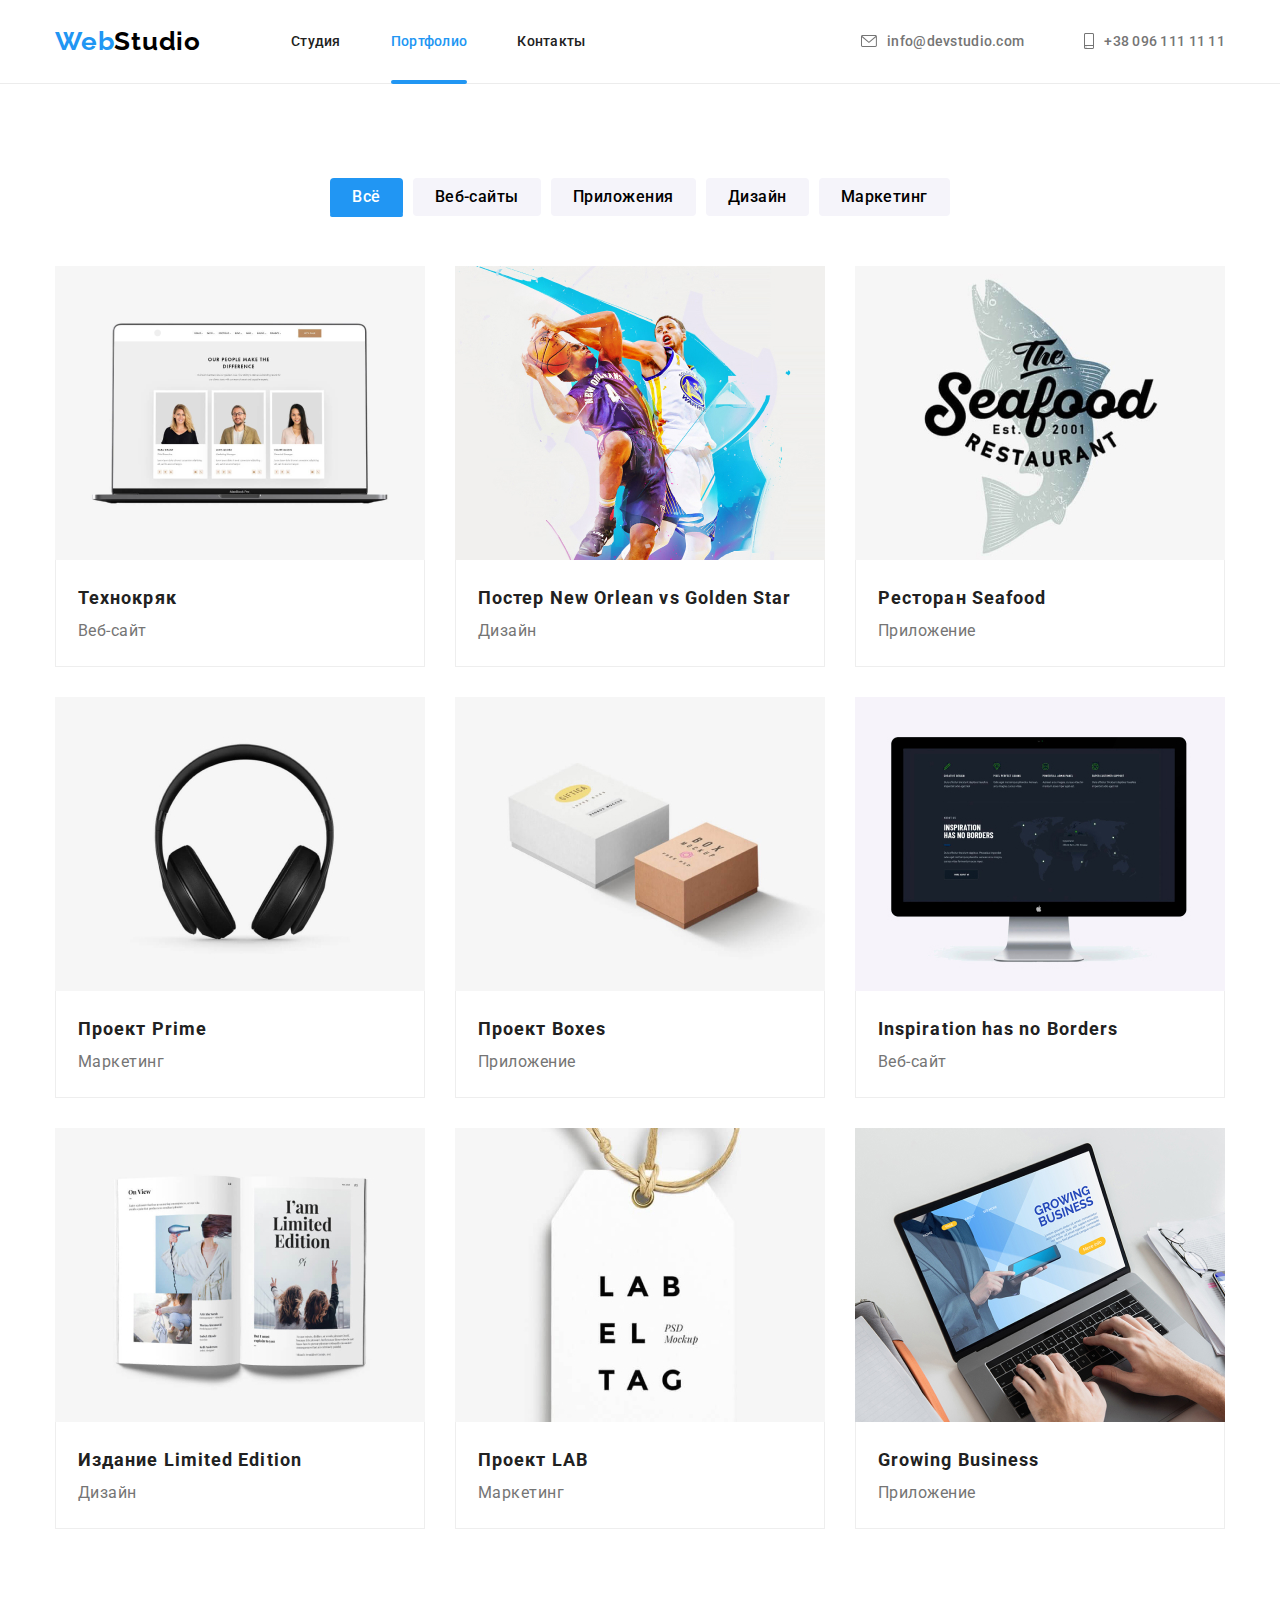
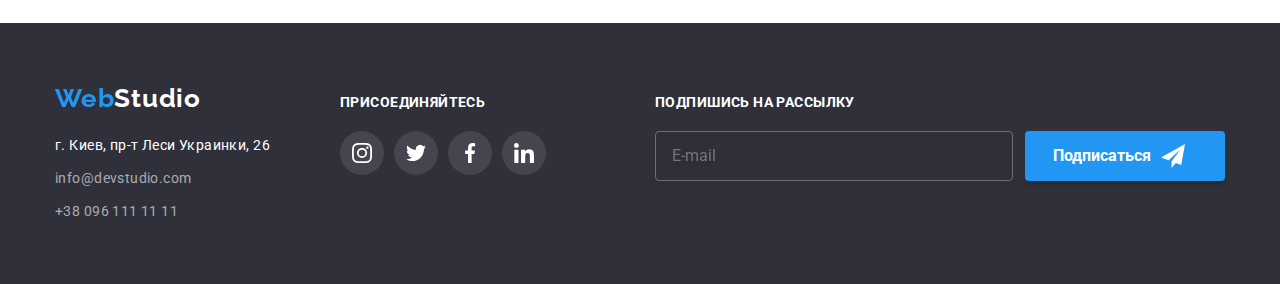
==== portfolio.html @ 008126bd "begin" ====
<!DOCTYPE html>
<html lang="ru">
  <head>
    <meta charset="UTF-8" />
    <meta http-equiv="X-UA-Compatible" content="IE=edge" />
    <meta name="viewport" content="width=device-width, initial-scale=1.0" />
    <title>WebStudio</title>
    <link
      href="https://fonts.googleapis.com/css2?family=Raleway:wght@700;900&family=Roboto:wght@400;500;700;900&display=swap"
      rel="stylesheet"
    />
    <link rel="stylesheet" href="./css/normalize.css" />
    <link rel="stylesheet" href="./css/style.css" />
  </head>
  <body>
    <header class="heder-line">
      <div class="container">
        <a href="./index.html" class="logo"> <span class="logo-left">Web</span>Studio </a>
        <nav class="heder-nav">
          <ul class="nav-list">
            <li class="nav-item">
              <a href="./index.html" class="heder-nav-link">Студия</a>
            </li>
            <li class="nav-item">
              <a href="./portfolio.html" class="heder-nav-link current">Портфолио</a>
            </li>
            <li class="nav-item link-nomargin">
              <a href="" class="heder-nav-link">Контакты</a>
            </li>
          </ul>
        </nav>

        <ul class="list-comun">
          <li class="list-comun-item">
            <a href="mailto:info@devstudio.com" class="heder-tel">
              <svg class="icon-mail" width="16" height="12">
                <use href="./images/icon.svg#email"></use>
              </svg>
              info@devstudio.com</a
            >
          </li>
          <li class="list-comun-item">
            <a href="tel:+38096111111" class="heder-tel">
              <svg class="icon-tel" width="10" height="16">
                <use href="./images/icon.svg#smartphone"></use></svg
              >+38 096 111 11 11</a
            >
          </li>
        </ul>
      </div>
    </header>
    <main>
      <section class="section">
        <h1 class="hiden-title">Наше портфолио</h1>
        <div class="container button-cont">
          <ul class="button-list">
            <li><button type="button" class="button-portfolio current">Всё</button></li>
            <li><button type="button" class="button-portfolio">Веб-сайты</button></li>
            <li><button type="button" class="button-portfolio">Приложения</button></li>
            <li><button type="button" class="button-portfolio">Дизайн</button></li>
            <li><button type="button" class="button-portfolio">Маркетинг</button></li>
          </ul>
          <ul class="our-portfolio">
            <li class="our-portlist">
              <a href="" class="portfolio-link">
                <div class="hover-box">
                  <img src="./images/website-tehno.png" alt="технокряк" width="370" height="294" />

                  <p class="hover-text">
                    Ресурс предлагает комплексные предложения с разным уровнем функционала и
                    сервисов.Все это позволит посетителю получить исчерпывающие сведения о компании
                    или частном лице.
                  </p>
                </div>
                <div class="sub-title">
                  <h2 class="portfolio-sub-title">Технокряк</h2>
                  <p class="portfolio-discription">Веб-сайт</p>
                </div>
              </a>
            </li>
            <li class="our-portlist">
              <a href="" class="portfolio-link">
                <div class="hover-box">
                  <img
                    src="./images/poster-neworlens.jpg"
                    alt="дизайн сайта"
                    width="370"
                    height="294"
                  />
                  <p class="hover-text">
                    Ресурс предлагает комплексные предложения с разным уровнем функционала и
                    сервисов.Все это позволит посетителю получить исчерпывающие сведения о компании
                    или частном лице.
                  </p>
                </div>
                <div class="sub-title">
                  <h2 class="portfolio-sub-title">
                    Постер <span lang="en">New Orlean vs Golden Star</span>
                  </h2>
                  <p class="portfolio-discription">Дизайн</p>
                </div>
              </a>
            </li>
            <li class="our-portlist">
              <a href="" class="portfolio-link">
                <div class="hover-box">
                  <img
                    src="./images/restorant-seafood.jpg"
                    alt="приложение"
                    width="370"
                    height="294"
                  />
                  <p class="hover-text">
                    Ресурс предлагает комплексные предложения с разным уровнем функционала и
                    сервисов.Все это позволит посетителю получить исчерпывающие сведения о компании
                    или частном лице.
                  </p>
                </div>
                <div class="sub-title">
                  <h2 class="portfolio-sub-title">Ресторан <span lang="en">Seafood</span></h2>
                  <p class="portfolio-discription">Приложение</p>
                </div>
              </a>
            </li>
            <li class="our-portlist">
              <a href="" class="portfolio-link">
                <div class="hover-box">
                  <img src="./images/project-prime.jpg" alt="маркетинг" width="370" height="294" />
                  <p class="hover-text">
                    Ресурс предлагает комплексные предложения с разным уровнем функционала и
                    сервисов.Все это позволит посетителю получить исчерпывающие сведения о компании
                    или частном лице.
                  </p>
                </div>
                <div class="sub-title">
                  <h2 class="portfolio-sub-title">Проект <span lang="en">Prime</span></h2>
                  <p class="portfolio-discription">Маркетинг</p>
                </div></a
              >
            </li>

            <li class="our-portlist">
              <a href="" class="portfolio-link">
                <div class="hover-box">
                  <img
                    src="./images/project-boss.jpg"
                    alt="Пример приложения"
                    width="370"
                    height="294"
                  />
                  <p class="hover-text">
                    Ресурс предлагает комплексные предложения с разным уровнем функционала и
                    сервисов.Все это позволит посетителю получить исчерпывающие сведения о компании
                    или частном лице.
                  </p>
                </div>
                <div class="sub-title">
                  <h2 class="portfolio-sub-title">Проект <span lang="en">Boxes</span></h2>
                  <p class="portfolio-discription">Приложение</p>
                </div></a
              >
            </li>
            <li class="our-portlist">
              <a href="" class="portfolio-link"
                ><div class="hover-box">
                  <img
                    src="./images/inspirtion-noborders.jpg"
                    alt="Пример веб-сайта"
                    width="370"
                    height="294"
                  />
                  <p class="hover-text">
                    Ресурс предлагает комплексные предложения с разным уровнем функционала и
                    сервисов.Все это позволит посетителю получить исчерпывающие сведения о компании
                    или частном лице.
                  </p>
                </div>
                <div class="sub-title">
                  <h2 class="portfolio-sub-title" lang="en">Inspiration has no Borders</h2>
                  <p class="portfolio-discription">Веб-сайт</p>
                </div></a
              >
            </li>
            <li class="our-portlist">
              <a href="" class="portfolio-link"
                ><div class="hover-box">
                  <img
                    src="./images/edition-limited.jpg"
                    alt="Пример нашего дизайна"
                    width="370"
                    height="294"
                  />
                  <p class="hover-text">
                    Ресурс предлагает комплексные предложения с разным уровнем функционала и
                    сервисов.Все это позволит посетителю получить исчерпывающие сведения о компании
                    или частном лице.
                  </p>
                </div>
                <div class="sub-title">
                  <h2 class="portfolio-sub-title">
                    Издание <span lang="en">Limited Edition</span>
                  </h2>
                  <p class="portfolio-discription">Дизайн</p>
                </div></a
              >
            </li>
            <li class="our-portlist">
              <a href="" class="portfolio-link"
                ><div class="hover-box">
                  <img
                    src="./images/project-lab.jpg"
                    alt="Наши работа по маркетингу"
                    width="370"
                    height="294"
                  />
                  <p class="hover-text">
                    Ресурс предлагает комплексные предложения с разным уровнем функционала и
                    сервисов.Все это позволит посетителю получить исчерпывающие сведения о компании
                    или частном лице.
                  </p>
                </div>
                <div class="sub-title">
                  <h2 class="portfolio-sub-title">Проект <span lang="en">LAB</span></h2>
                  <p class="portfolio-discription">Маркетинг</p>
                </div></a
              >
            </li>
            <li class="our-portlist">
              <a href="" class="portfolio-link"
                ><div class="hover-box">
                  <img
                    src="./images/growing-bisiness.jpg"
                    alt="Пример тестирования приложения"
                    width="370"
                    height="294"
                  />
                  <p class="hover-text">
                    Ресурс предлагает комплексные предложения с разным уровнем функционала и
                    сервисов.Все это позволит посетителю получить исчерпывающие сведения о компании
                    или частном лице.
                  </p>
                </div>
                <div class="sub-title">
                  <h2 class="portfolio-sub-title" lang="en">Growing Business</h2>
                  <p class="portfolio-discription">Приложение</p>
                </div></a
              >
            </li>
          </ul>
        </div>
      </section>
    </main>
    <footer class="footer-web">
      <div class="container footer-blocks">
        <div class="footerbox">
          <a href="./index.html" class="logo-footer"> <span class="logo-left">Web</span>Studio </a>

          <address class="address-footer">
            <p class="footer-adress">г. Киев, пр-т Леси Украинки, 26</p>
            <ul class="footer-contact">
              <li class="footer-link">
                <a href="mailto:info@devstudio.com" class="footer-tel">info@devstudio.com</a>
              </li>
              <li>
                <a href="tel:+38096111111" class="footer-tel">+38 096 111 11 11</a>
              </li>
            </ul>
          </address>
        </div>
        <div class="footer-social">
          <span class="foot-soc-title">ПРИСОЕДИНЯЙТЕСЬ</span>
          <ul class="foot-soc-list">
            <li class="foot-soc-item">
              <a href="" class="foot-soc-link">
                <svg class="footer-icon" width="20" height="20">
                  <use href="./images/icon.svg#instagram-2"></use>
                </svg>
              </a>
            </li>
            <li class="foot-soc-item">
              <a href="" class="foot-soc-link">
                <svg class="footer-icon" width="20" height="20">
                  <use href="./images/icon.svg#twitter"></use>
                </svg>
              </a>
            </li>
            <li class="foot-soc-item">
              <a href="" class="foot-soc-link">
                <svg class="footer-icon" width="20" height="20">
                  <use href="./images/icon.svg#facebook-1"></use>
                </svg>
              </a>
            </li>
            <li class="foot-soc-item">
              <a href="" class="foot-soc-link">
                <svg class="footer-icon" width="20" height="20">
                  <use href="./images/icon.svg#linkedin-1"></use>
                </svg>
              </a>
            </li>
          </ul>
        </div>
        <div class="footer-form-box">
          <p class="form-footer-title">Подпишись на рассылку</p>
          <form class="footer-form">
            <!-- <label for="email-user" class="email-form-footer"></label> -->
            <input type="email" name="email" placeholder="E-mail" class="input-footer" />
            <button type="submit" class="btn-footer">
              Подпиcаться
              <svg class="btn-form-footer" width="24" height="24">
                <use href="./images/icon.svg#icon-send"></use>
              </svg>
            </button>
          </form>
        </div>
      </div>
    </footer>
  </body>
</html>
---- css/style.css ----
:root {
    --color-one: #2196F3;
    --color-title: #000000;
    --color-bg: #F5F4FA;
    --color-bgr-business: #2F303A;
    --color-text: #FFFFFF;
    --color-heder-tel: #757575;
    --color-nav: #212121;
    --color-button:#188CE8;
    --color-footer: #2F303A;
    --color-heder-border:#ECECEC;
    --color-portfolio-list:#EEEEEE;
    --color-bg-hero:#C4C4C4;
--color-bg-advance:#F5F4FA;
--color-client-icon:#AFB1B8;
}

body {
    font-family: Roboto, sans-serif;
    color: var(--color-nav);
    background-color: var(--color-text);

}
img {
    display: block;
    max-width: 100%;
    height: auto;
}
.logo-left {
    color: var(--color-one);
    font-family: 'Raleway';
    font-weight: 700;
    font-size: 26px;
    line-height: 31px;
    letter-spacing: 0.03em;
}

 .logo {
    color: var(--color-title);
    font-family: 'Raleway';
    font-style: normal;
    font-weight: 700;
    font-size: 26px;
    line-height: 31px;
    letter-spacing: 0.03em;
    margin-right: 90px;
    padding: 24px 0;


} 

ul {
    list-style: none;
}
a {
    text-decoration: none;
}
 .heder-line {
    border-bottom: 1px solid var(--color-heder-border);
 }
.container {
    display: flex;
    max-width: 1200px;
    margin: 0 auto;
    align-items: center;
    border-color: #757575;
    padding-left: 15px;
    padding-right: 15px; 
}
.button-cont {
    display: block;
}
.section {
        margin: 0 auto;
        padding-top: 94px;
        padding-bottom: 94px;
        
}
.nav-list {
    display: flex;
    align-items: baseline;
    margin-top: 0px;
    margin-bottom: 0px;
    padding: 0;
    
}

.nav-item {
    margin-right: 50px;
    /* margin-left: 0px; */
}
.list-comun {
    display: flex;
    margin-left: auto;
    margin-top: 0px;
    margin-bottom: 0px;
    padding-left: 0px;
    gap: 30px;
  

}
.list-comun-item {
    display: flex;
    margin-left: 30px;
}
.business {
    background-image: linear-gradient(to right, rgba(47, 48, 58, 0.4), 
    rgba(47, 48, 58, 0.4)), url(../images/hero-bg-img.jpg);
    background-repeat: no-repeat;
    background-color: var(--color-bg-hero);
    max-width: 1600px;
    height: 600px;
    padding-top: 200px;
    padding-bottom: 200px;
    margin: 0 auto;
}
.business .container {
    display: block;
    width: 696px;
    text-align: center;
}

.business-title {
    color: var(--color-text);
    width: 696px;
    font-weight: 900;
    font-size: 44px;
    line-height: 1.36;
    text-align: center;
    letter-spacing: 0.06em;
    text-transform: uppercase;
    /* padding-bottom: 30px; */
    margin-bottom: 30px;
    margin-top: 0px;
}

.hiden-title {
    display: none;
}

.heder-nav-link:hover,
.heder-nav-link:focus,
.heder-tel:focus,
.heder-tel:hover {
    color: var(--color-one);

}



.heder-nav-link {
    display: block;
    color: var(--color-nav);
    font-weight: 500;
    font-size: 14px;
    line-height: 1.33;
    letter-spacing: 0.02em;
    padding: 32px 0;
    transition-duration: 250ms;
    transition-timing-function: cubic-bezier(0.4, 0, 0.2, 1);
    
}
.link-nomargin {
    margin-right: 0px;
}
.current {
    color: var(--color-one);
    position: relative;
}

.current::after {
    position: absolute;
    margin: 0;
    content: "";
    width: 100%;
    height: 4px;
    left: 0px;
    bottom: -1px;
    background: var(--color-one);
    border-radius: 2px;
}
.heder-tel {
    display: flex;
    font-weight: 500;
    font-size: 14px;
    line-height: 1.33;
    letter-spacing: 0.02em;
    color: var(--color-heder-tel);
    align-items: center;
    padding: 32px 0;
    transition-duration: 250ms;
    transition-timing-function: cubic-bezier(0.4, 0, 0.2, 1);
    

}
.icon-mail{
    display: inline-block;
    margin-right: 10px;
    fill:currentColor;
    
}
.icon-tel{
    display: inline-block;
    margin-right: 10px;
    fill:currentColor;
   }
   .icon-mail,
   .icon-tel,
   .icon-mail,
   .icon-tel{
    transition: fill 250ms cubic-bezier(0.4, 0, 0.2, 1),
    stroke 250ms cubic-bezier(0.4, 0, 0.2, 1) ;}

    .icon-mail:hover,
.icon-tel:hover,
.icon-mail:focus,
.icon-tel:focus {
   fill: var(--color-one);
   stroke: var(--color-one);
}
.button-list {
    display: flex;
    justify-content: center;
    gap: 10px;
    margin: 0 auto;
    margin-bottom: 50px;
    padding: 0px;

}
.button-portfolio.current {
    background-color: var(--color-one);
    color: var(--color-text);
}
.button-portfolio:hover,
.button-portfolio:focus {
    background-color: var(--color-one);
    color: var(--color-text);
    box-shadow: 0px 3px 1px rgba(0, 0, 0, 0.1), 0px 1px 2px 
    rgba(0, 0, 0, 0.08), 0px 2px 2px rgba(0, 0, 0, 0.12);
}

.button-portfolio {
    cursor: pointer;
    background-color: var(--color-bg);
    font-family: inherit;
    font-weight: 500;
    font-size: 16px;
    line-height: 1.63;
    text-align: center;
    letter-spacing: 0.03em;
    border: 0px;
    border-radius: 4px;
    padding: 6px 22px;
    transition: background-color 250ms cubic-bezier(0.4, 0, 0.2, 1),
    color 250ms cubic-bezier(0.4, 0, 0.2, 1),
    box-shadow 250ms cubic-bezier(0.4, 0, 0.2, 1);
   }
.button-service {
    display: block;
    font-family: inherit;
    font-weight: 700;
    font-size: 16px;
    line-height: 1.88;
    background-color: var(--color-one);
    color: var(--color-text);
    cursor: pointer;
    padding: 10px 32px;
    letter-spacing: 0.06em;
    box-shadow: 0px 4px 4px rgba(0, 0, 0, 0.15);
    border: 0px;
    border-radius: 4px;
    margin: 0 auto;
    transition: background 250ms cubic-bezier(0.4, 0, 0.2, 1);
}
.button-service:hover,
.button-service:focus {
    background: var(--color-button)
    /* box-shadow: 0px 4px 4px rgba(0, 0, 0, 0.15);
        border-radius: 4px; */
}


.advance {
    display: flex;
    margin: 0;
    margin-bottom: 30px;
    width: 270px;
    height: 120px;
    align-items: center;
    justify-content: center;
    /* padding: 25px 100px; */
    background: var(--color-bg-advance);
        border-radius: 4px;
}

.advant-list .advant-list-title {
    font-weight: 700;
    font-size: 14px;
    line-height: 1.33;
    letter-spacing: 0.03em;
    text-transform: uppercase;
    color: var(--color-nav);
    margin: 0 auto;
    margin-bottom: 10px;
}
.advant-list {
    display: flex;
    margin: 0 auto;
    padding: 0;
    margin: -15px;
    
}
.advant-list-item {
    margin: 15px;
    flex-basis: calc(100% / 4 - 30px);
}
.advant-list .advant-list-description {
    font-size: 14px;
    line-height: 1.7;
    letter-spacing: 0.03em;
    color: var(--color-heder-tel);
    margin: 0 auto;
}

.team-web {
    background-color: var(--color-bg);
}
.work-section {
    padding-top: 0px;
}
    
.our-work,
.our-team {
    font-weight: 700;
    font-size: 36px;
    line-height: 1.7;
    text-align: center;
    letter-spacing: 0.03em;
    color: var(--color-mav);
}
.our-work {
    margin: 0 auto;
    margin-bottom: 50px;
}
.our-work-list {
    display: flex;
    padding-left: 0px;
    margin: 0 auto;
    margin: -15px;
}
.owl-item {
    margin: 15px;
flex-basis: calc(100% / 3 - 30px);
position: relative;
}
.work-box {
    position: absolute;
    bottom: 0;
    width: 100%;
    height: 70px;
    display: flex;
    justify-content: center;
    align-items: center;
    background: rgba(47, 48, 58, 0.8);
    font-weight: 700;
    font-size: 14px;
    line-height: 1.14;
    text-align: center;
    letter-spacing: 0.03em;
    text-transform: uppercase;
    color:var(--color-text);
}
.our-team {
    margin: 0 auto;
    margin-bottom: 50px;
}
.our-team-list {
    display: flex;
    padding-left: 0px;
    margin: 0 auto;
    margin: -15px;
}
.team-img {
    margin: 15px;
    
    background: var(--color-text);
    box-shadow: 0px 1px 3px rgba(0, 0, 0, 0.12), 0px 1px 1px rgba(0, 0, 0, 0.14), 0px 2px 1px rgba(0, 0, 0, 0.2);
    border-radius: 0px 0px 4px 4px;
}
.team-name {
    margin: 0 auto;
    padding: 30px 32px;
}
.name-employee {
    font-weight: 500;
    font-size: 16px;
    line-height: 1.19;
    /* text-align: center; */
    letter-spacing: 0.03em;
    color: var(--color-mav);
    text-align: center;
    margin: 0 auto;
    margin-bottom: 10px;
}

.employee-job {
    font-size: 16px;
    line-height: 1.19;
    text-align: center;
    letter-spacing: 0.03em;
    color: var(--color-heder-tel);
    margin: 0 auto;
    margin-bottom: 16px;
    
}

.social-list {
    display: flex;
    justify-content: center;
    align-items: center;
    padding: 0px;
    gap:10px
}

.social-item{
    display: flex;
    justify-content: center;
    }
.social-link-employee{
    display: flex;
    justify-content: center;
    align-items: center;
    width: 44px;
    height: 44px;
    border-radius: 50%;
    color:var(--color-client-icon);
    transition: border-color 250ms cubic-bezier(0.4, 0, 0.2, 1),
    color 250ms cubic-bezier(0.4, 0, 0.2, 1);
}
.icon-social{
    padding: 0px;
    margin:0px;
    fill:currentColor;
}
.social-link-employee:hover,
.social-link-employee:focus{
   color: var(--color-text);
    background-color: var(--color-one);
}

.our-clients{
    display: flex;
    padding-left: 0px;
    margin: 0;
    margin:-15px;
    /* gap:30px; */
}
.our-clients-list{
     margin: 15px;
    flex-basis: calc(100% / 6 - 30px); 
    padding: 0px;
}
.clients-link {
    display: flex;
    justify-content: center;
    align-items: center;
        border: 1px solid #AFB1B8;
        border-radius: 4px;
        /* padding: 16px 32px; */
        width:170px;
        height:92px;
        outline: none;
       color: var(--color-client-icon);
        transition: border-color 250ms cubic-bezier(0.4, 0, 0.2, 1),
        color 250ms cubic-bezier(0.4, 0, 0.2, 1);
       
}
.icon{
   fill: currentColor;
}
.clients-link:hover,
.clients-link:focus {
    color:var(--color-one);
    border-color: var(--color-one);
}
.our-portfolio {
    display: flex;
    flex-wrap: wrap;
    padding: 0px;
    margin: 0 auto;
    margin: -15px;
}

.our-portlist {
    margin: 15px;
    flex-basis: calc ((100% - 60px) / 3);
    /* padding-right: 15px; */
    /* gap: 20px; */
}
.portfolio-link{
    display: block;
    color:currentColor;
    transition: box-shadow 250ms cubic-bezier(0.4, 0, 0.2, 1);
  }
.portfolio-link:hover,
.portfolio-link:focus{
        box-shadow: 0px 1px 1px rgba(0, 0, 0, 0.12), 
    0px 4px 4px rgba(0, 0, 0, 0.06), 1px 4px 6px 
    rgba(0, 0, 0, 0.16);
}
.portfolio-sub-title {
    font-weight: 700;
    font-size: 18px;
    line-height: 2;
    letter-spacing: 0.06em;
    color: var(--color-mav);
    
}
.portfolio-sub-title {
    margin: 0 auto;
}
.portfolio-discription {
    margin: 0 auto;
}
.portfolio-discription {
    font-size: 16px;
    line-height: 1.88;
    letter-spacing: 0.03em;
    color: var(--color-heder-tel);
}
.sub-title {
    text-align: left;
    padding: 20px 22px;
    border-left: 1px solid var(--color-portfolio-list);
    border-bottom: 1px solid var(--color-portfolio-list);
    border-right: 1px solid var(--color-portfolio-list);
    
}
.hover-box{
    
    position: relative;
    overflow: hidden;
}
.portfolio-link:hover .hover-text{
    transform:translateY(0);
}
.portfolio-link:focus .hover-text {
    transform: translateY(0);
}
.hover-text {
  position: absolute;
    width: 100%;
    height: 100%;
    padding: 63px 24px;
    margin: 0;
    top: 0;
    background: rgba(33, 150, 243, 0.9);
    font-size: 18px;
    line-height: 1.55;
    letter-spacing: 0.03em;
    color:var(--color-text);
    transform: translateY(101%);
    transition: transform 250ms cubic-bezier(0.4, 0, 0.2, 1);
}
.footer-blocks{
    display: flex;
    align-items: baseline;
    animation-name: changeBgColor;
  }
.footer-contact,
.footer-adress,
.logo-footer {
    text-align: left;
    padding-left: 0px;
 }
.address-footer {
margin-top: 20px;
font-family: 'Roboto';
    font-style: normal;
    font-size: 14px;
    line-height: 1.71;
    letter-spacing: 0.03em;
    color: var(--color-text);
}
.footer-adress {
 margin: 0 auto;
}
.footer-contact {
    margin-top: 9px;
    margin-bottom: 0px;
    padding: 0;
}
.footer-web {
    background: var(--color-footer);
    padding-top: 60px;
    padding-bottom: 60px;
}
.logo-footer {
    font-family: 'Raleway';
    font-weight: 700;
    font-size: 26px;
    line-height: 1.19x;
    letter-spacing: 0.03em;
    color: var(--color-text);
}
.footer-link {
    margin-bottom: 9px;
}
.footer-tel {
    font-family: 'Roboto';
    font-style: normal;
    font-weight: 400;
    font-size: 14px;
    line-height: 1.71;
    letter-spacing: 0.03em;
    color: rgba(255, 255, 255, 0.6);
    }
.footer-tel:hover,
.footer-tel:focus {
    color: var(--color-one);
}
.foot-soc-title{
    font-weight: 700;
        font-size: 14px;
        line-height: 1.14;
        letter-spacing: 0.03em;
        text-transform: uppercase;
        color: var(--color-text);
}
.footer-social {
    /* display: block; */
    margin-left: 70px;
}
.foot-soc-list{
    display: flex;
    padding: 0px;
    margin: 0 auto;
    margin-top: 20px;
    /* justify-content: center;
    align-self: baseline; */
    gap: 10px;
}
.foot-soc-link{
    display: flex;
    width: 44px;
    height: 44px;
    border-radius: 50%;
    justify-content: center;
    align-items: center;
    color: var(--color-text);
    background-color: rgba(255, 255, 255, 0.1);
    transition: background-color 250ms cubic-bezier(0.4, 0, 0.2, 1);

}
.footer-icon {
    fill: currentColor;
}
.foot-soc-link:hover,
.foot-soc-link:focus {
    background-color: var(--color-one);
}
.footer-form-box{
margin-left: auto;
}
.footer-form{
    display: flex;
    
}
.form-footer-title {
    font-weight: 700;
        font-size: 14px;
        line-height: 1.14;
        letter-spacing: 0.03em;
        text-transform: uppercase;
        color:var(--color-text);
        margin: 0;
        margin-bottom: 20px;

}
.input-footer {
    width: 358px;
    height: 50px;
    background: transparent;
    padding: 15px 16px;
    margin-right: 12px;
    font-size: 1.33;
        line-height: 1.25;
        color: rgba(255, 255, 255, 0.6);
    border: 1px solid rgba(255, 255, 255, 0.3);
    filter: drop-shadow(0px 4px 4px rgba(0, 0, 0, 0.15));
    border-radius: 4px;
    transition: border-color 250ms cubic-bezier(0.4, 0, 0.2, 1);


}
.btn-footer {
    display: flex;
align-items: center;
    width: 200px;
    height: 50px;
    padding: 10px 28px;
    background-color: var(--color-one);
    box-shadow: 0px 4px 4px rgba(0, 0, 0, 0.15);
    border-radius: 4px;
    border: none;
    font-weight: 700;
        font-size: 16px;
        line-height: 30px;
        color: var(--color-text);
  
}
.btn-form-footer{
    fill: var(--color-text); 
        margin-left: 10px;
}
.input-footer:hover{
    border-color: var(--color-one);
}
.backdrop {
    position: fixed;
    top:0;
    width: 100vw;
    height: 100vh;
    background: rgba(0, 0, 0, 0.2);
    transition: opacity 250ms cubic-bezier(0.4, 0, 0.2, 1), 
    visibility 250ms cubic-bezier(0.4, 0, 0.2, 1);
}
.backdrop.is-hidden .modal {
    transform: translate(-50%, -50%) scale(0);
}
.modal {
    position: absolute;
    width: 528px;
    min-height: 581px;
    background: var(--color-text);
    top:50%;
    left:50%;
    transform: translate(-50%, -50%) scale(1);
    transition: transform 250ms cubic-bezier(0.4, 0, 0.2, 1) ;
    padding: 40px;
    
}
.modal-titel{
    margin: 0;
    margin-bottom: 12px;
    font-weight: 700;
    font-size: 20px;
    line-height: 23px;
        text-align: center;
        letter-spacing: 0.03em;
    color: var(--color-nav);
}
.label-form-footer{
    display: block;
    margin-bottom: 5px;
    font-size: 12px;
    line-height: 1.16;
    letter-spacing: 0.01em;
    color:var(--color-heder-tel);
    /* margin-bottom: 5px; */
}
.modal-close {
    display: flex;
    justify-content: center;
    align-items: center;
    position: absolute;
    width: 30px;
    height: 30px;
    right:8px;
    top: 8px; 
    background: var(--color-text);
    border: 1px solid rgba(0, 0, 0, 0.1);
    border-radius: 50%;
    cursor: pointer;}

.modal-input {
 width: 100%;
 height: 40px;
 padding-left: 42px;
 padding-top: 12px;
 padding-bottom: 12px;
border: 1px solid rgba(33, 33, 33, 0.2);
 border-radius: 4px;
transition: border-color 250ms cubic-bezier(0.4, 0, 0.2, 1);
}
.input-box{
    position: relative;
    margin-bottom: 10px;
        }

.modal-coment{
    margin-bottom: 20px;
    width: 100%;
    resize: none ;
    height: 120px;
    padding: 12px 16px;
    border: 1px solid rgba(33, 33, 33, 0.2);
        border-radius: 4px;
    transition: border-color 250ms cubic-bezier(0.4, 0, 0.2, 1);
}
.input-icon{
    position: absolute;
    top:50%;
    left:12px;
    transform: translateY(-50%);
    transition: fill 250ms cubic-bezier(0.4, 0, 0.2, 1);
}
.modal-input:hover,
.modal-coment:hover,
.modal-coment:focus,
.modal-input:focus{
    border-color: var(--color-button);
}
.modal-input:hover + .input-icon{
    fill:var(--color-button);
}
.modal-input:focus +.input-icon {
    fill: var(--color-button);
}

.modal-policy{
    -moz-appearance: none;
    -webkit-appearance: none;
    appearance: none;
    }
    .policy-box{
        display: flex;
        align-items: center;
        position: relative;
        width: 100%;
        padding-left: 35px;
        margin-left: auto;
        margin-right: auto;
        margin-bottom: 30px;

    }

.policy-agreement{
    margin: 0;
    font-size: 14px;
    line-height: 1.7;
    letter-spacing: 0.03em;
    color: var(--color-heder-tel);
}
.policy-link{
    font-size: 14px;
    line-height: 1.7;
    letter-spacing: 0.03em;
    text-decoration-line: underline;
    color: var(--color-one );
}
.policy-icon{
    position: absolute;
    left: 12px;
    top:50%;
    transform: translateY(-50%);
    border: 2px solid;
    border-radius:2px;
border-color: var(--color-nav);
transition: background 250ms cubic-bezier(0.4, 0, 0.2, 1), 
border 250ms cubic-bezier(0.4, 0, 0.2, 1);
}
.modal-policy:hover ~ .policy-text .policy-icon {
    border:2px solid var(--color-one);
}
.modal-policy:checked + .policy-text .policy-icon {
  background:var(--color-one);
   border:none;
}
.modal-submit{
    position: absolute;
    left: 50%;
    bottom: 40px;
    transform: translateX(-50%);
    font-weight: 700;
    font-size: 16px;
    line-height: 1.88;
    padding: 10px 52px;
    cursor: pointer;
    color: var(--color-text);
    background: var(--color-one);
    border: none;
    border-radius: 4px;
    transition: background 250ms cubic-bezier(0.4, 0, 0.2, 1), 
    box-shadow 250ms cubic-bezier(0.4, 0, 0.2, 1);

}

.modal-submit:hover{
background: var(--color-button);
    box-shadow: 0px 4px 4px rgba(0, 0, 0, 0.15);
    border-radius: 4px;
}
.modal-coment::placeholder{
font-size: 12px;
line-height: 1.16;
letter-spacing: 0.01em;
color: rgba(117, 117, 117, 0.5);
}

.is-hidden {
opacity: 0;
visibility:hidden;
pointer-events: none;
}
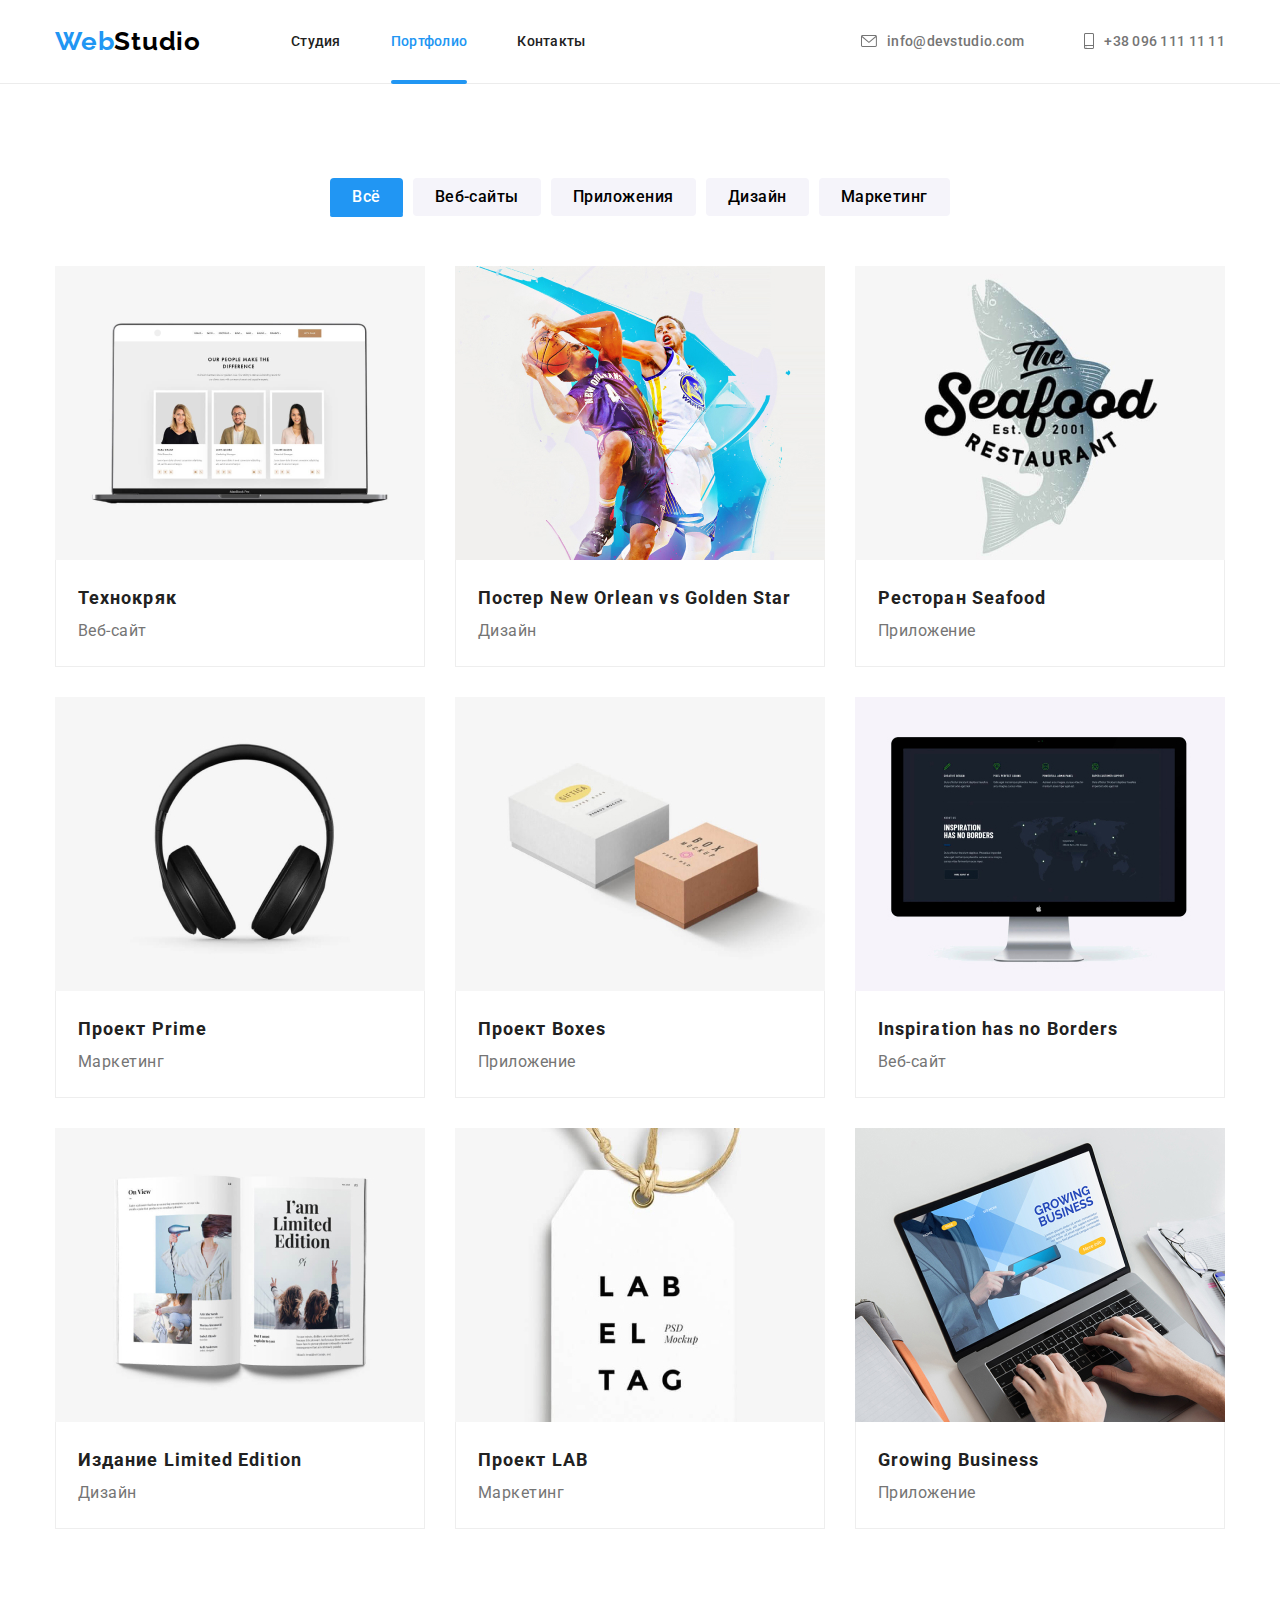
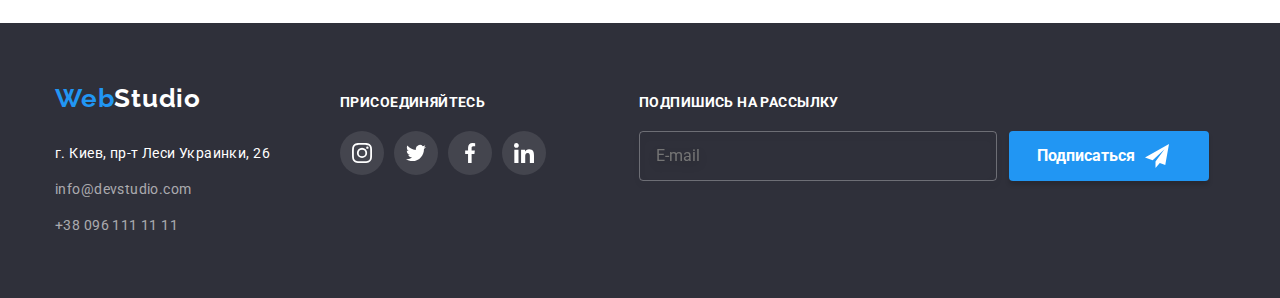
==== commit 96640d52: "ready homework" ====
--- a/portfolio.html
+++ b/portfolio.html
@@ -11,6 +11,7 @@
     />
     <link rel="stylesheet" href="./css/normalize.css" />
     <link rel="stylesheet" href="./css/style.css" />
+    <link rel="stylesheet" href="./css/desktop.css"
   </head>
   <body>
     <header class="heder-line">
--- a/css/style.css
+++ b/css/style.css
@@ -43,9 +43,7 @@
     font-size: 26px;
     line-height: 31px;
     letter-spacing: 0.03em;
-    margin-right: 90px;
-    padding: 24px 0;
-
+   
 
 } 
 
@@ -58,17 +56,12 @@
  .heder-line {
     border-bottom: 1px solid var(--color-heder-border);
  }
-.container {
-    display: flex;
-    max-width: 1200px;
+ .container {
     margin: 0 auto;
     align-items: center;
     border-color: #757575;
     padding-left: 15px;
     padding-right: 15px; 
-}
-.button-cont {
-    display: block;
 }
 .section {
         margin: 0 auto;
@@ -83,11 +76,11 @@
     margin-bottom: 0px;
     padding: 0;
     
-}
+} 
 
 .nav-item {
     margin-right: 50px;
-    /* margin-left: 0px; */
+     margin-left: 0px; 
 }
 .list-comun {
     display: flex;
@@ -103,22 +96,8 @@
     display: flex;
     margin-left: 30px;
 }
-.business {
-    background-image: linear-gradient(to right, rgba(47, 48, 58, 0.4), 
-    rgba(47, 48, 58, 0.4)), url(../images/hero-bg-img.jpg);
-    background-repeat: no-repeat;
-    background-color: var(--color-bg-hero);
-    max-width: 1600px;
-    height: 600px;
-    padding-top: 200px;
-    padding-bottom: 200px;
-    margin: 0 auto;
-}
-.business .container {
-    display: block;
-    width: 696px;
-    text-align: center;
-}
+
+
 
 .business-title {
     color: var(--color-text);
@@ -255,23 +234,7 @@
     color 250ms cubic-bezier(0.4, 0, 0.2, 1),
     box-shadow 250ms cubic-bezier(0.4, 0, 0.2, 1);
    }
-.button-service {
-    display: block;
-    font-family: inherit;
-    font-weight: 700;
-    font-size: 16px;
-    line-height: 1.88;
-    background-color: var(--color-one);
-    color: var(--color-text);
-    cursor: pointer;
-    padding: 10px 32px;
-    letter-spacing: 0.06em;
-    box-shadow: 0px 4px 4px rgba(0, 0, 0, 0.15);
-    border: 0px;
-    border-radius: 4px;
-    margin: 0 auto;
-    transition: background 250ms cubic-bezier(0.4, 0, 0.2, 1);
-}
+
 .button-service:hover,
 .button-service:focus {
     background: var(--color-button)
@@ -279,20 +242,6 @@
         border-radius: 4px; */
 }
 
-
-.advance {
-    display: flex;
-    margin: 0;
-    margin-bottom: 30px;
-    width: 270px;
-    height: 120px;
-    align-items: center;
-    justify-content: center;
-    /* padding: 25px 100px; */
-    background: var(--color-bg-advance);
-        border-radius: 4px;
-}
-
 .advant-list .advant-list-title {
     font-weight: 700;
     font-size: 14px;
@@ -302,17 +251,6 @@
     color: var(--color-nav);
     margin: 0 auto;
     margin-bottom: 10px;
-}
-.advant-list {
-    display: flex;
-    margin: 0 auto;
-    padding: 0;
-    margin: -15px;
-    
-}
-.advant-list-item {
-    margin: 15px;
-    flex-basis: calc(100% / 4 - 30px);
 }
 .advant-list .advant-list-description {
     font-size: 14px;
@@ -374,19 +312,8 @@
     margin: 0 auto;
     margin-bottom: 50px;
 }
-.our-team-list {
-    display: flex;
-    padding-left: 0px;
-    margin: 0 auto;
-    margin: -15px;
-}
-.team-img {
-    margin: 15px;
-    
-    background: var(--color-text);
-    box-shadow: 0px 1px 3px rgba(0, 0, 0, 0.12), 0px 1px 1px rgba(0, 0, 0, 0.14), 0px 2px 1px rgba(0, 0, 0, 0.2);
-    border-radius: 0px 0px 4px 4px;
-}
+
+
 .team-name {
     margin: 0 auto;
     padding: 30px 32px;
@@ -453,12 +380,7 @@
     padding-left: 0px;
     margin: 0;
     margin:-15px;
-    /* gap:30px; */
-}
-.our-clients-list{
-     margin: 15px;
-    flex-basis: calc(100% / 6 - 30px); 
-    padding: 0px;
+    
 }
 .clients-link {
     display: flex;
@@ -467,8 +389,8 @@
         border: 1px solid #AFB1B8;
         border-radius: 4px;
         /* padding: 16px 32px; */
-        width:170px;
-        height:92px;
+        /* width:170px;
+        height:92px; */
         outline: none;
        color: var(--color-client-icon);
         transition: border-color 250ms cubic-bezier(0.4, 0, 0.2, 1),
@@ -562,34 +484,11 @@
     transform: translateY(101%);
     transition: transform 250ms cubic-bezier(0.4, 0, 0.2, 1);
 }
-.footer-blocks{
-    display: flex;
-    align-items: baseline;
-    animation-name: changeBgColor;
-  }
-.footer-contact,
-.footer-adress,
-.logo-footer {
-    text-align: left;
-    padding-left: 0px;
- }
-.address-footer {
-margin-top: 20px;
-font-family: 'Roboto';
-    font-style: normal;
-    font-size: 14px;
-    line-height: 1.71;
-    letter-spacing: 0.03em;
-    color: var(--color-text);
-}
-.footer-adress {
- margin: 0 auto;
-}
-.footer-contact {
-    margin-top: 9px;
-    margin-bottom: 0px;
-    padding: 0;
-}
+
+
+
+
+
 .footer-web {
     background: var(--color-footer);
     padding-top: 60px;
@@ -603,9 +502,7 @@
     letter-spacing: 0.03em;
     color: var(--color-text);
 }
-.footer-link {
-    margin-bottom: 9px;
-}
+
 .footer-tel {
     font-family: 'Roboto';
     font-style: normal;
@@ -627,19 +524,8 @@
         text-transform: uppercase;
         color: var(--color-text);
 }
-.footer-social {
-    /* display: block; */
-    margin-left: 70px;
-}
-.foot-soc-list{
-    display: flex;
-    padding: 0px;
-    margin: 0 auto;
-    margin-top: 20px;
-    /* justify-content: center;
-    align-self: baseline; */
-    gap: 10px;
-}
+
+
 .foot-soc-link{
     display: flex;
     width: 44px;
@@ -659,13 +545,8 @@
 .foot-soc-link:focus {
     background-color: var(--color-one);
 }
-.footer-form-box{
-margin-left: auto;
-}
-.footer-form{
-    display: flex;
-    
-}
+
+
 .form-footer-title {
     font-weight: 700;
         font-size: 14px;
@@ -677,38 +558,8 @@
         margin-bottom: 20px;
 
 }
-.input-footer {
-    width: 358px;
-    height: 50px;
-    background: transparent;
-    padding: 15px 16px;
-    margin-right: 12px;
-    font-size: 1.33;
-        line-height: 1.25;
-        color: rgba(255, 255, 255, 0.6);
-    border: 1px solid rgba(255, 255, 255, 0.3);
-    filter: drop-shadow(0px 4px 4px rgba(0, 0, 0, 0.15));
-    border-radius: 4px;
-    transition: border-color 250ms cubic-bezier(0.4, 0, 0.2, 1);
-
-
-}
-.btn-footer {
-    display: flex;
-align-items: center;
-    width: 200px;
-    height: 50px;
-    padding: 10px 28px;
-    background-color: var(--color-one);
-    box-shadow: 0px 4px 4px rgba(0, 0, 0, 0.15);
-    border-radius: 4px;
-    border: none;
-    font-weight: 700;
-        font-size: 16px;
-        line-height: 30px;
-        color: var(--color-text);
-  
-}
+
+
 .btn-form-footer{
     fill: var(--color-text); 
         margin-left: 10px;
@@ -728,18 +579,7 @@
 .backdrop.is-hidden .modal {
     transform: translate(-50%, -50%) scale(0);
 }
-.modal {
-    position: absolute;
-    width: 528px;
-    min-height: 581px;
-    background: var(--color-text);
-    top:50%;
-    left:50%;
-    transform: translate(-50%, -50%) scale(1);
-    transition: transform 250ms cubic-bezier(0.4, 0, 0.2, 1) ;
-    padding: 40px;
-    
-}
+
 .modal-titel{
     margin: 0;
     margin-bottom: 12px;
@@ -902,4 +742,4 @@
 opacity: 0;
 visibility:hidden;
 pointer-events: none;
-}+} --- a/css/desktop.css
+++ b/css/desktop.css
@@ -0,0 +1,907 @@
+@media screen and (min-width: 1200px) {
+    .container {
+        display: flex;
+        max-width: 1200px;
+        margin: 0 auto;
+        align-items: center;
+        border-color: #757575;
+        padding-left: 15px;
+        padding-right: 15px; 
+    }
+    .mobile-menu{
+        display: none;
+    }
+    .mobile-menu-open {
+        display: none;
+    }
+    .logo-left {
+        color: var(--color-one);
+        font-family: 'Raleway';
+        font-weight: 700;
+        font-size: 26px;
+        line-height: 31px;
+        letter-spacing: 0.03em;
+    }
+    
+     .logo {
+        color: var(--color-title);
+        font-family: 'Raleway';
+        font-style: normal;
+        font-weight: 700;
+        font-size: 26px;
+        line-height: 31px;
+        letter-spacing: 0.03em;
+        margin-right: 90px;
+        padding: 24px 0;
+    
+    
+    } 
+    .button-cont {
+        display: block;
+    }
+    .section {
+            margin: 0 auto;
+            padding-top: 94px;
+            padding-bottom: 94px;
+            
+    }
+    .heder-nav{
+        margin-left: 0px;
+    }
+    .nav-list {
+        display: flex;
+        align-items: baseline;
+        margin-top: 0px;
+        margin-bottom: 0px;
+        padding: 0;
+        
+    }
+    
+    .nav-item {
+        margin-right: 50px;
+        /* margin-left: 0px; */
+    }
+    .list-comun {
+        display: flex;
+        margin-left: auto;
+        margin-top: 0px;
+        margin-bottom: 0px;
+        padding-left: 0px;
+        gap: 30px;
+      
+    
+    }
+    .list-comun-item {
+        display: flex;
+        margin-left: 30px;
+    }
+    .business {
+        background-image: linear-gradient(to right, rgba(47, 48, 58, 0.4), 
+        rgba(47, 48, 58, 0.4)), url(../images/hero-bg-img.jpg);
+        background-repeat: no-repeat;
+        background-color: var(--color-bg-hero);
+        max-width: 1600px;
+        height: 600px;
+        padding-top: 200px;
+        padding-bottom: 200px;
+        margin: 0 auto;
+        
+    }
+    @media screen and (min-device-pixel-ratio: 2),
+    (screen and-webkit-min-device-pixel-ratio: 2),
+  (min-resolution: 192dpi),
+  (min-resolution: 2dppx) {
+    .business {
+    background-image: url(../images/hero-bg-img@2x.jpg);
+    
+  }
+}
+    .business .container {
+        display: block;
+        width: 696px;
+        text-align: center;
+    }
+    
+    .business-title {
+        color: var(--color-text);
+        min-width: 696px;
+        font-weight: 900;
+        font-size: 44px;
+        line-height: 1.36;
+        text-align: center;
+        letter-spacing: 0.06em;
+        text-transform: uppercase;
+        /* padding-bottom: 30px; */
+        margin-bottom: 30px;
+        margin-top: 0px;
+    }
+    
+    .hiden-title {
+        display: none;
+    }
+    
+    .heder-nav-link:hover,
+    .heder-nav-link:focus,
+    .heder-tel:focus,
+    .heder-tel:hover {
+        color: var(--color-one);
+    
+    }
+    
+    
+    
+    .heder-nav-link {
+        display: block;
+        color: var(--color-nav);
+        font-weight: 500;
+        font-size: 14px;
+        line-height: 1.33;
+        letter-spacing: 0.02em;
+        padding: 32px 0;
+        transition-duration: 250ms;
+        transition-timing-function: cubic-bezier(0.4, 0, 0.2, 1);
+        
+    }
+    .link-nomargin {
+        margin-right: 0px;
+    }
+    .current {
+        color: var(--color-one);
+        position: relative;
+    }
+    
+    .current::after {
+        position: absolute;
+        margin: 0;
+        content: "";
+        width: 100%;
+        height: 4px;
+        left: 0px;
+        bottom: -1px;
+        background: var(--color-one);
+        border-radius: 2px;
+    }
+    .heder-tel {
+        display: flex;
+        font-weight: 500;
+        font-size: 14px;
+        line-height: 1.33;
+        letter-spacing: 0.02em;
+        color: var(--color-heder-tel);
+        align-items: center;
+        padding: 32px 0;
+        transition-duration: 250ms;
+        transition-timing-function: cubic-bezier(0.4, 0, 0.2, 1);
+        
+    
+    }
+    .icon-mail{
+        display: inline-block;
+        margin-right: 10px;
+        fill:currentColor;
+        
+    }
+    .icon-tel{
+        display: inline-block;
+        margin-right: 10px;
+        fill:currentColor;
+       }
+       .icon-mail,
+       .icon-tel,
+       .icon-mail,
+       .icon-tel{
+        transition: fill 250ms cubic-bezier(0.4, 0, 0.2, 1),
+        stroke 250ms cubic-bezier(0.4, 0, 0.2, 1) ;}
+    
+        .icon-mail:hover,
+    .icon-tel:hover,
+    .icon-mail:focus,
+    .icon-tel:focus {
+       fill: var(--color-one);
+       stroke: var(--color-one);
+    }
+    .button-list {
+        display: flex;
+        justify-content: center;
+        gap: 10px;
+        margin: 0 auto;
+        margin-bottom: 50px;
+        padding: 0px;
+    
+    }
+    .button-portfolio.current {
+        background-color: var(--color-one);
+        color: var(--color-text);
+    }
+    .button-portfolio:hover,
+    .button-portfolio:focus {
+        background-color: var(--color-one);
+        color: var(--color-text);
+        box-shadow: 0px 3px 1px rgba(0, 0, 0, 0.1), 0px 1px 2px 
+        rgba(0, 0, 0, 0.08), 0px 2px 2px rgba(0, 0, 0, 0.12);
+    }
+    
+    .button-portfolio {
+        cursor: pointer;
+        background-color: var(--color-bg);
+        font-family: inherit;
+        font-weight: 500;
+        font-size: 16px;
+        line-height: 1.63;
+        text-align: center;
+        letter-spacing: 0.03em;
+        border: 0px;
+        border-radius: 4px;
+        padding: 6px 22px;
+        transition: background-color 250ms cubic-bezier(0.4, 0, 0.2, 1),
+        color 250ms cubic-bezier(0.4, 0, 0.2, 1),
+        box-shadow 250ms cubic-bezier(0.4, 0, 0.2, 1);
+       }
+    .button-service {
+        display: block;
+        font-family: inherit;
+        font-weight: 700;
+        font-size: 16px;
+        line-height: 1.88;
+        background-color: var(--color-one);
+        color: var(--color-text);
+        cursor: pointer;
+        padding: 10px 32px;
+        letter-spacing: 0.06em;
+        box-shadow: 0px 4px 4px rgba(0, 0, 0, 0.15);
+        border: 0px;
+        border-radius: 4px;
+        margin: 0 auto;
+        transition: background 250ms cubic-bezier(0.4, 0, 0.2, 1);
+    }
+    .button-service:hover,
+    .button-service:focus {
+        background: var(--color-button)
+        /* box-shadow: 0px 4px 4px rgba(0, 0, 0, 0.15);
+            border-radius: 4px; */
+    }
+    
+    
+    .advance {
+        display: flex;
+        margin: 0;
+        margin-bottom: 30px;
+        width: 270px;
+        height: 120px;
+        align-items: center;
+        justify-content: center;
+        /* padding: 25px 100px; */
+        background: var(--color-bg-advance);
+            border-radius: 4px;
+    }
+    
+    .advant-list .advant-list-title {
+        font-weight: 700;
+        font-size: 14px;
+        line-height: 1.33;
+        letter-spacing: 0.03em;
+        text-transform: uppercase;
+        color: var(--color-nav);
+        margin: 0 auto;
+        margin-bottom: 10px;
+    }
+    .advant-list {
+        display: flex;
+        margin: 0 auto;
+        padding: 0;
+        margin: -15px;
+        
+    }
+    .advant-list-item {
+        margin: 15px;
+        flex-basis: calc(100% / 4 - 30px);
+    }
+    .advant-list .advant-list-description {
+        font-size: 14px;
+        line-height: 1.7;
+        letter-spacing: 0.03em;
+        color: var(--color-heder-tel);
+        margin: 0 auto;
+    }
+    
+    .team-web {
+        background-color: var(--color-bg);
+    }
+    .work-section {
+        padding-top: 0px;
+    }
+        
+    .our-work,
+    .our-team {
+        font-weight: 700;
+        font-size: 36px;
+        line-height: 1.7;
+        text-align: center;
+        letter-spacing: 0.03em;
+        color: var(--color-mav);
+    }
+    .our-work {
+        display: inherit;
+        margin: 0 auto;
+        margin-bottom: 50px;
+    }
+    .our-work-list {
+        display: flex;
+        padding-left: 0px;
+        margin: 0 auto;
+        margin: -15px;
+    }
+    .owl-item {
+        margin: 15px;
+    flex-basis: calc(100% / 3 - 30px);
+    position: relative;
+    }
+    .work-box {
+        position: absolute;
+        bottom: 0;
+        width: 100%;
+        height: 70px;
+        display: flex;
+        justify-content: center;
+        align-items: center;
+        background: rgba(47, 48, 58, 0.8);
+        font-weight: 700;
+        font-size: 14px;
+        line-height: 1.14;
+        text-align: center;
+        letter-spacing: 0.03em;
+        text-transform: uppercase;
+        color:var(--color-text);
+    }
+    .our-team {
+        margin: 0 auto;
+        margin-bottom: 50px;
+    }
+    .our-team-list {
+        display: flex;
+        flex-wrap: nowrap;
+        padding-left: 0px;
+        margin: 0 auto;
+        margin: -15px;
+    }
+    .team-img {
+        margin: 15px;
+        
+        background: var(--color-text);
+        box-shadow: 0px 1px 3px rgba(0, 0, 0, 0.12), 0px 1px 1px rgba(0, 0, 0, 0.14), 0px 2px 1px rgba(0, 0, 0, 0.2);
+        border-radius: 0px 0px 4px 4px;
+    }
+    .team-name {
+        margin: 0 auto;
+        padding: 30px 32px;
+    }
+    .name-employee {
+        font-weight: 500;
+        font-size: 16px;
+        line-height: 1.19;
+        /* text-align: center; */
+        letter-spacing: 0.03em;
+        color: var(--color-mav);
+        text-align: center;
+        margin: 0 auto;
+        margin-bottom: 10px;
+    }
+    
+    .employee-job {
+        font-size: 16px;
+        line-height: 1.19;
+        text-align: center;
+        letter-spacing: 0.03em;
+        color: var(--color-heder-tel);
+        margin: 0 auto;
+        margin-bottom: 16px;
+        
+    }
+    
+    .social-list {
+        display: flex;
+        justify-content: center;
+        align-items: center;
+        padding: 0px;
+        gap:10px
+    }
+    
+    .social-item{
+        display: flex;
+        justify-content: center;
+        }
+    .social-link-employee{
+        display: flex;
+        justify-content: center;
+        align-items: center;
+        width: 44px;
+        height: 44px;
+        border-radius: 50%;
+        color:var(--color-client-icon);
+        transition: border-color 250ms cubic-bezier(0.4, 0, 0.2, 1),
+        color 250ms cubic-bezier(0.4, 0, 0.2, 1);
+    }
+    .icon-social{
+        padding: 0px;
+        margin:0px;
+        fill:currentColor;
+    }
+    .social-link-employee:hover,
+    .social-link-employee:focus{
+       color: var(--color-text);
+        background-color: var(--color-one);
+    }
+    
+    .our-clients{
+        display: flex;
+        padding-left: 0px;
+        margin: 0;
+        margin:-15px;
+        /* gap:30px; */
+    }
+    .our-clients-list{
+         margin: 15px;
+        flex-basis: calc(100% / 6 - 30px); 
+        padding: 0px;
+    }
+    .clients-link {
+        display: flex;
+        justify-content: center;
+        align-items: center;
+            border: 1px solid #AFB1B8;
+            border-radius: 4px;
+            /* padding: 16px 32px; */
+            width:170px;
+            height:92px;
+            outline: none;
+           color: var(--color-client-icon);
+            transition: border-color 250ms cubic-bezier(0.4, 0, 0.2, 1),
+            color 250ms cubic-bezier(0.4, 0, 0.2, 1);
+           
+    }
+    .icon{
+       fill: currentColor;
+    }
+    .clients-link:hover,
+    .clients-link:focus {
+        color:var(--color-one);
+        border-color: var(--color-one);
+    }
+    .our-portfolio {
+        display: flex;
+        flex-wrap: wrap;
+        padding: 0px;
+        margin: 0 auto;
+        margin: -15px;
+    }
+    
+    .our-portlist {
+        margin: 15px;
+        flex-basis: calc ((100% - 60px) / 3);
+        /* padding-right: 15px; */
+        /* gap: 20px; */
+    }
+    .portfolio-link{
+        display: block;
+        color:currentColor;
+        transition: box-shadow 250ms cubic-bezier(0.4, 0, 0.2, 1);
+      }
+    .portfolio-link:hover,
+    .portfolio-link:focus{
+            box-shadow: 0px 1px 1px rgba(0, 0, 0, 0.12), 
+        0px 4px 4px rgba(0, 0, 0, 0.06), 1px 4px 6px 
+        rgba(0, 0, 0, 0.16);
+    }
+    .portfolio-sub-title {
+        font-weight: 700;
+        font-size: 18px;
+        line-height: 2;
+        letter-spacing: 0.06em;
+        color: var(--color-mav);
+        
+    }
+    .portfolio-sub-title {
+        margin: 0 auto;
+    }
+    .portfolio-discription {
+        margin: 0 auto;
+    }
+    .portfolio-discription {
+        font-size: 16px;
+        line-height: 1.88;
+        letter-spacing: 0.03em;
+        color: var(--color-heder-tel);
+    }
+    .sub-title {
+        text-align: left;
+        padding: 20px 22px;
+        border-left: 1px solid var(--color-portfolio-list);
+        border-bottom: 1px solid var(--color-portfolio-list);
+        border-right: 1px solid var(--color-portfolio-list);
+        
+    }
+    .hover-box{
+        
+        position: relative;
+        overflow: hidden;
+    }
+    .portfolio-link:hover .hover-text{
+        transform:translateY(0);
+    }
+    .portfolio-link:focus .hover-text {
+        transform: translateY(0);
+    }
+    .hover-text {
+      position: absolute;
+        width: 100%;
+        height: 100%;
+        padding: 63px 24px;
+        margin: 0;
+        top: 0;
+        background: rgba(33, 150, 243, 0.9);
+        font-size: 18px;
+        line-height: 1.55;
+        letter-spacing: 0.03em;
+        color:var(--color-text);
+        transform: translateY(101%);
+        transition: transform 250ms cubic-bezier(0.4, 0, 0.2, 1);
+    }
+    .footer-blocks{
+        display: flex;
+        flex-wrap: nowrap;
+        align-items: baseline;
+        animation-name: changeBgColor;
+        justify-content: left;
+      }
+      .footerbox{
+        padding: 0;
+        text-align: left;
+      }
+
+    .footer-contact,
+    .footer-adress,
+    .logo-footer {
+        text-align: left;
+        padding-left: 0px;
+     }
+     .logo-footer{
+        text-align: left;
+     }
+    .address-footer {
+    margin-top: 28px;
+    font-family: 'Roboto';
+        font-style: normal;
+        font-size: 14px;
+        line-height: 1.71;
+        letter-spacing: 0.03em;
+        color: var(--color-text);
+    }
+    .footer-adress {
+     margin: 0 auto;
+    }
+    .footer-contact {
+        margin-top: 12px;
+        margin-bottom: 0px;
+        padding: 0;
+    }
+    .footer-web {
+        background: var(--color-footer);
+        padding-top: 60px;
+        padding-bottom: 60px;
+    }
+    .logo-footer {
+        font-family: 'Raleway';
+        font-weight: 700;
+        font-size: 26px;
+        line-height: 1.19x;
+        letter-spacing: 0.03em;
+        color: var(--color-text);
+    }
+    .footer-link {
+        margin-bottom: 12px;
+    }
+    .footer-tel {
+        font-family: 'Roboto';
+        font-style: normal;
+        font-weight: 400;
+        font-size: 14px;
+        line-height: 1.71;
+        letter-spacing: 0.03em;
+        color: rgba(255, 255, 255, 0.6);
+        }
+    .footer-tel:hover,
+    .footer-tel:focus {
+        color: var(--color-one);
+    }
+    .foot-soc-title{
+        font-weight: 700;
+            font-size: 14px;
+            line-height: 1.14;
+            letter-spacing: 0.03em;
+            text-transform: uppercase;
+            color: var(--color-text);
+           
+    }
+    .footer-social {
+        /* display: block; */
+        margin-left: 70px;
+        text-align: left;
+    }
+    .foot-soc-list{
+        display: flex;
+        padding: 0px;
+        margin: 0 auto;
+        margin-top: 20px;
+        /* justify-content: center;
+        align-self: baseline; */
+        gap: 10px;
+    }
+    .foot-soc-link{
+        display: flex;
+        width: 44px;
+        height: 44px;
+        border-radius: 50%;
+        justify-content: center;
+        align-items: center;
+        color: var(--color-text);
+        background-color: rgba(255, 255, 255, 0.1);
+        transition: background-color 250ms cubic-bezier(0.4, 0, 0.2, 1);
+    
+    }
+    .footer-icon {
+        fill: currentColor;
+    }
+    .foot-soc-link:hover,
+    .foot-soc-link:focus {
+        background-color: var(--color-one);
+    }
+    .footer-form-box{
+        margin-top: 0;
+    margin-left: 93px;
+    }
+    .footer-form{
+        display: flex;
+        flex-wrap: nowrap;
+        /* align-items: baseline; */
+        
+    }
+    .form-footer-title {
+        font-weight: 700;
+            font-size: 14px;
+            line-height: 1.14;
+            letter-spacing: 0.03em;
+            text-transform: uppercase;
+            color:var(--color-text);
+            margin: 0;
+            margin-bottom: 20px;
+            text-align: left;
+    
+    }
+    .input-footer {
+        width: 358px;
+        height: 50px;
+        background: transparent;
+        padding: 15px 16px;
+        margin-right: 12px;
+        font-size: 1.33;
+            line-height: 1.25;
+            color: rgba(255, 255, 255, 0.6);
+        border: 1px solid rgba(255, 255, 255, 0.3);
+        filter: drop-shadow(0px 4px 4px rgba(0, 0, 0, 0.15));
+        border-radius: 4px;
+        transition: border-color 250ms cubic-bezier(0.4, 0, 0.2, 1);
+    
+    
+    }
+    .btn-footer {
+        display: flex;
+    align-items: center;
+    margin-top: 0;
+        width: 200px;
+        height: 50px;
+        padding: 10px 28px;
+        background-color: var(--color-one);
+        box-shadow: 0px 4px 4px rgba(0, 0, 0, 0.15);
+        border-radius: 4px;
+        border: none;
+        font-weight: 700;
+            font-size: 16px;
+            line-height: 30px;
+            color: var(--color-text);
+      
+    }
+    .btn-form-footer{
+        fill: var(--color-text); 
+            margin-left: 10px;
+    }
+    .input-footer:hover{
+        border-color: var(--color-one);
+    }
+    .backdrop {
+        position: fixed;
+        top:0;
+        width: 100vw;
+        height: 100vh;
+        background: rgba(0, 0, 0, 0.2);
+        transition: opacity 250ms cubic-bezier(0.4, 0, 0.2, 1), 
+        visibility 250ms cubic-bezier(0.4, 0, 0.2, 1);
+    }
+    .backdrop.is-hidden .modal {
+        transform: translate(-50%, -50%) scale(0);
+    }
+    .modal {
+        position: absolute;
+        width: 528px;
+        min-height: 581px;
+        background: var(--color-text);
+        top:50%;
+        left:50%;
+        transform: translate(-50%, -50%) scale(1);
+        transition: transform 250ms cubic-bezier(0.4, 0, 0.2, 1) ;
+        padding: 40px;
+        
+    }
+    .modal-titel{
+        margin: 0;
+        margin-bottom: 12px;
+        font-weight: 700;
+        font-size: 20px;
+        line-height: 23px;
+            text-align: center;
+            letter-spacing: 0.03em;
+        color: var(--color-nav);
+    }
+    .label-form-footer{
+        display: block;
+        margin-bottom: 5px;
+        font-size: 12px;
+        line-height: 1.16;
+        letter-spacing: 0.01em;
+        color:var(--color-heder-tel);
+        /* margin-bottom: 5px; */
+    }
+    .modal-close {
+        display: flex;
+        justify-content: center;
+        align-items: center;
+        position: absolute;
+        width: 30px;
+        height: 30px;
+        right:8px;
+        top: 8px; 
+        background: var(--color-text);
+        border: 1px solid rgba(0, 0, 0, 0.1);
+        border-radius: 50%;
+        cursor: pointer;}
+    
+    .modal-input {
+     width: 100%;
+     height: 40px;
+     padding-left: 42px;
+     padding-top: 12px;
+     padding-bottom: 12px;
+    border: 1px solid rgba(33, 33, 33, 0.2);
+     border-radius: 4px;
+    transition: border-color 250ms cubic-bezier(0.4, 0, 0.2, 1);
+    }
+    .input-box{
+        position: relative;
+        margin-bottom: 10px;
+            }
+    
+    .modal-coment{
+        margin-bottom: 20px;
+        width: 100%;
+        resize: none ;
+        height: 120px;
+        padding: 12px 16px;
+        border: 1px solid rgba(33, 33, 33, 0.2);
+            border-radius: 4px;
+        transition: border-color 250ms cubic-bezier(0.4, 0, 0.2, 1);
+    }
+    .input-icon{
+        position: absolute;
+        top:50%;
+        left:12px;
+        transform: translateY(-50%);
+        transition: fill 250ms cubic-bezier(0.4, 0, 0.2, 1);
+    }
+    .modal-input:hover,
+    .modal-coment:hover,
+    .modal-coment:focus,
+    .modal-input:focus{
+        border-color: var(--color-button);
+    }
+    .modal-input:hover + .input-icon{
+        fill:var(--color-button);
+    }
+    .modal-input:focus +.input-icon {
+        fill: var(--color-button);
+    }
+    
+    .modal-policy{
+        -moz-appearance: none;
+        -webkit-appearance: none;
+        appearance: none;
+        }
+        .policy-box{
+            display: flex;
+            align-items: center;
+            position: relative;
+            width: 100%;
+            padding-left: 35px;
+            margin-left: auto;
+            margin-right: auto;
+            margin-bottom: 30px;
+    
+        }
+    
+    .policy-agreement{
+        margin: 0;
+        font-size: 14px;
+        line-height: 1.7;
+        letter-spacing: 0.03em;
+        color: var(--color-heder-tel);
+    }
+    .policy-link{
+        font-size: 14px;
+        line-height: 1.7;
+        letter-spacing: 0.03em;
+        text-decoration-line: underline;
+        color: var(--color-one );
+    }
+    .policy-icon{
+        position: absolute;
+        left: 12px;
+        top:50%;
+        transform: translateY(-50%);
+        border: 2px solid;
+        border-radius:2px;
+    border-color: var(--color-nav);
+    transition: background 250ms cubic-bezier(0.4, 0, 0.2, 1), 
+    border 250ms cubic-bezier(0.4, 0, 0.2, 1);
+    }
+    .modal-policy:hover ~ .policy-text .policy-icon {
+        border:2px solid var(--color-one);
+    }
+    .modal-policy:checked + .policy-text .policy-icon {
+      background:var(--color-one);
+       border:none;
+    }
+    .modal-submit{
+        position: absolute;
+        left: 50%;
+        bottom: 40px;
+        transform: translateX(-50%);
+        font-weight: 700;
+        font-size: 16px;
+        line-height: 1.88;
+        padding: 10px 52px;
+        cursor: pointer;
+        color: var(--color-text);
+        background: var(--color-one);
+        border: none;
+        border-radius: 4px;
+        transition: background 250ms cubic-bezier(0.4, 0, 0.2, 1), 
+        box-shadow 250ms cubic-bezier(0.4, 0, 0.2, 1);
+    
+    }
+    
+    .modal-submit:hover{
+    background: var(--color-button);
+        box-shadow: 0px 4px 4px rgba(0, 0, 0, 0.15);
+        border-radius: 4px;
+    }
+    .modal-coment::placeholder{
+    font-size: 12px;
+    line-height: 1.16;
+    letter-spacing: 0.01em;
+    color: rgba(117, 117, 117, 0.5);
+    }
+    
+    .is-hidden {
+    opacity: 0;
+    visibility:hidden;
+    pointer-events: none;
+    }
+}